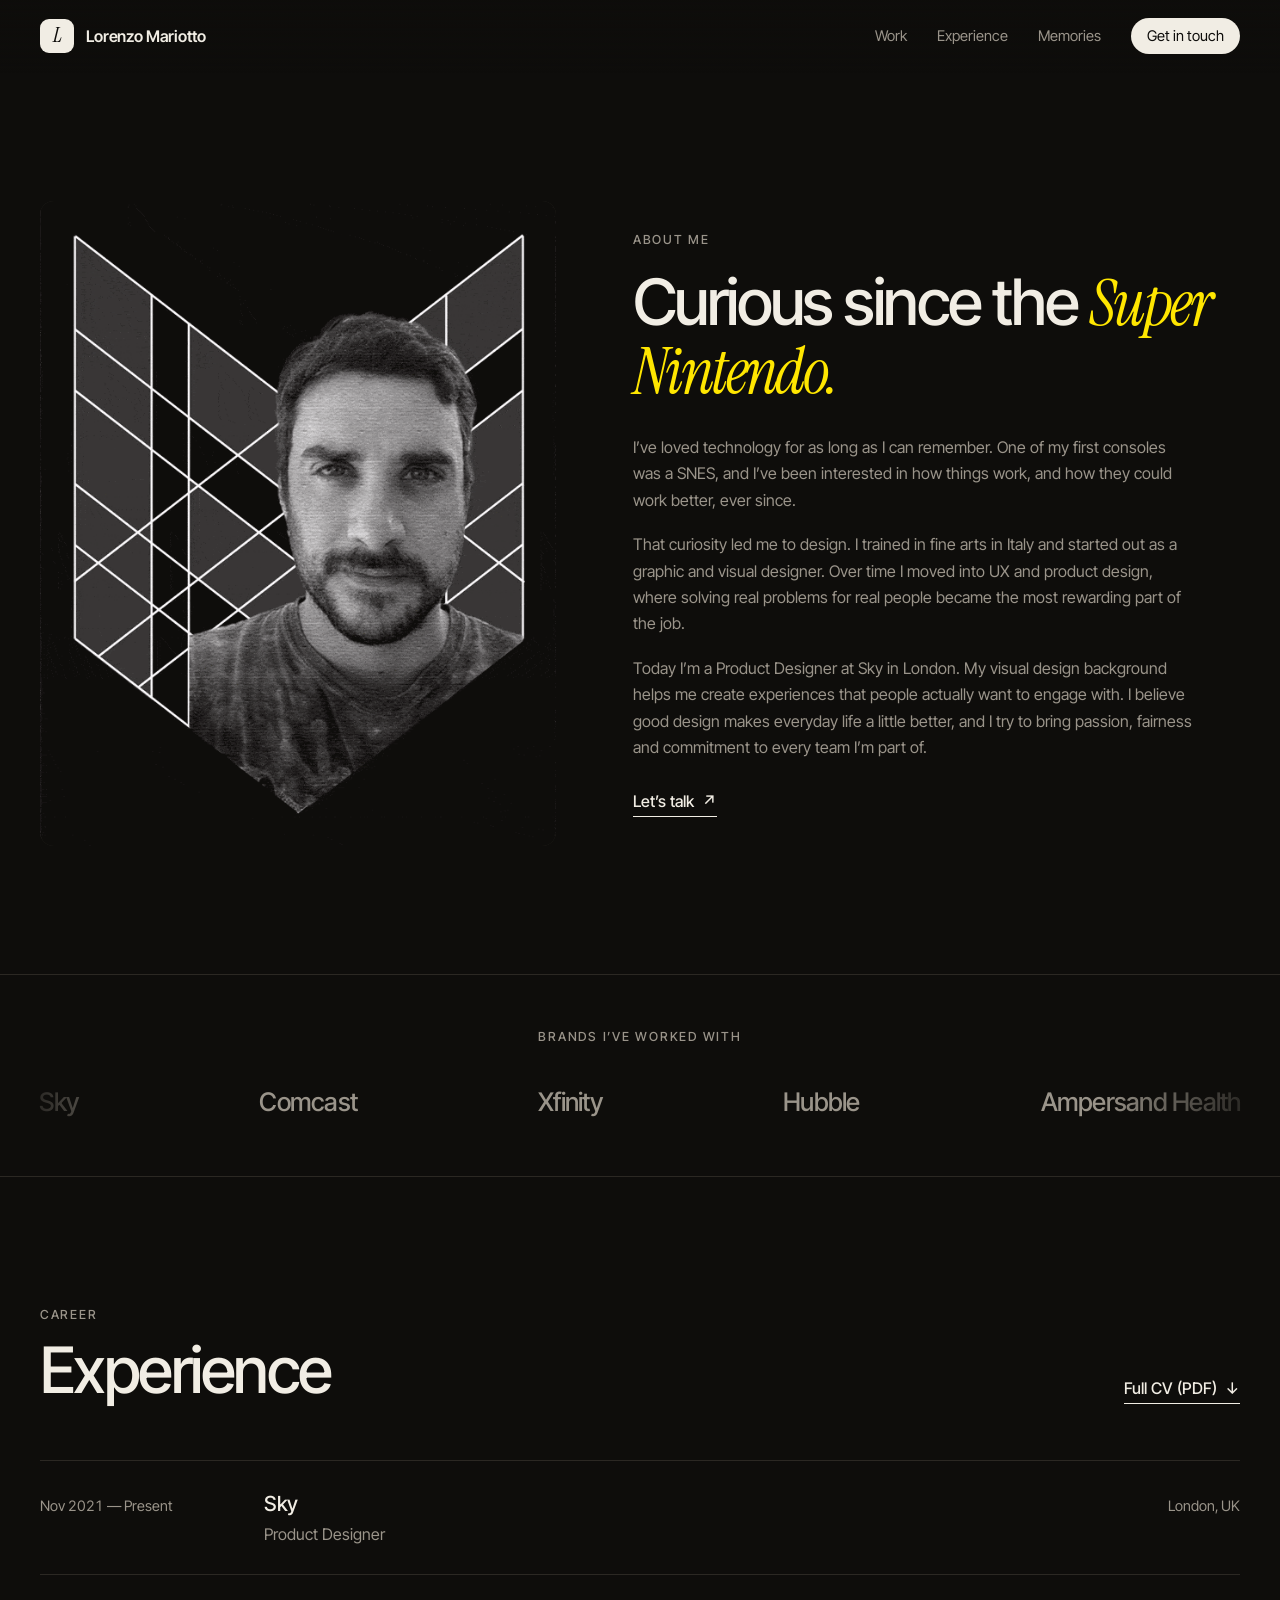
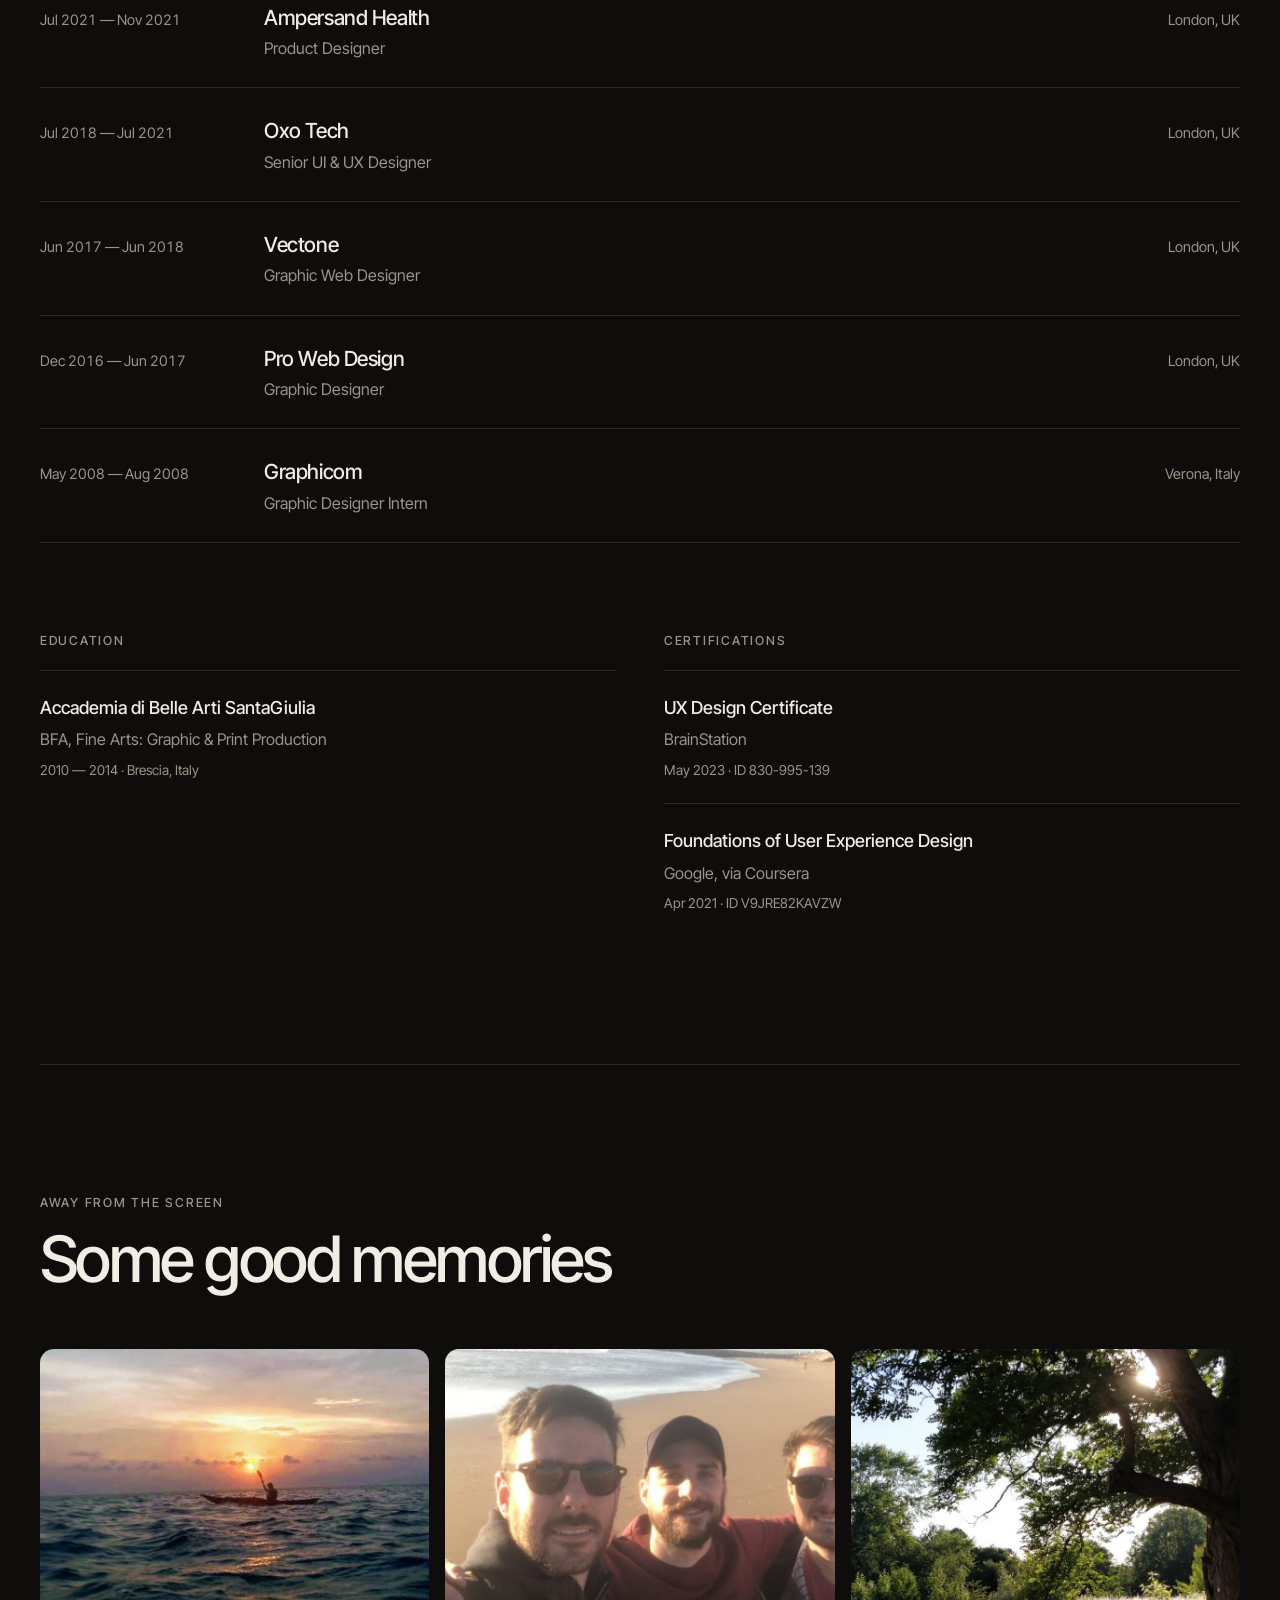
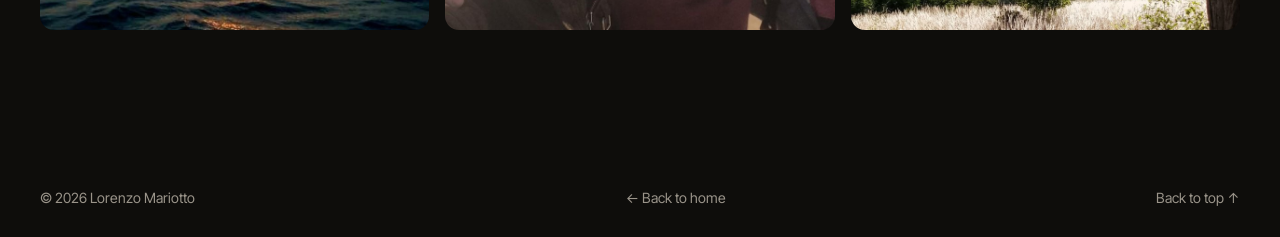
==== about.html @ eefb4096 "Refactor code structure for improved readability and maintainability" ====
﻿<!DOCTYPE html>
<html lang="en">
<head>
  <meta charset="UTF-8">
  <meta name="viewport" content="width=device-width, initial-scale=1.0">
  <title>About — Lorenzo Mariotto, Product &amp; UX Designer</title>
  <meta name="description" content="About Lorenzo Mariotto: Product and UX Designer at Sky in London. Background, brands, experience and a few good memories.">
  <meta property="og:title" content="About — Lorenzo Mariotto">
  <meta property="og:description" content="Product and UX Designer based in London, currently at Sky.">
  <meta property="og:type" content="website">
  <meta property="og:url" content="https://lorenzomariotto.com/about.html">
  <meta name="theme-color" content="#0e0d0b">
  <link rel="icon" href="data:image/svg+xml,<svg xmlns='http://www.w3.org/2000/svg' viewBox='0 0 100 100'><rect width='100' height='100' rx='22' fill='%2316140f'/><text x='50' y='68' font-size='54' text-anchor='middle' fill='%23f4f1ea' font-family='Georgia,serif' font-style='italic'>L</text></svg>">
  <link rel="preconnect" href="https://fonts.googleapis.com">
  <link rel="preconnect" href="https://fonts.gstatic.com" crossorigin>
  <link href="https://fonts.googleapis.com/css2?family=Instrument+Serif:ital@0;1&family=Inter+Tight:wght@400;500;600&display=swap" rel="stylesheet">
  <link rel="stylesheet" href="style.css">
  <script src="script.js" defer></script>
</head>
<body>
  <a class="skip-link" href="#main">Skip to content</a>

  <header class="site-header">
    <nav class="nav container" aria-label="Main">
      <a class="brand" href="index.html" aria-label="Lorenzo Mariotto, home">
        <span class="brand-mark">L</span>
        <span class="brand-name">Lorenzo Mariotto</span>
      </a>
      <button class="menu-toggle" type="button" aria-expanded="false" aria-controls="nav-links">
        <span class="sr-only">Menu</span><span></span><span></span>
      </button>
      <ul class="nav-links" id="nav-links">
        <li><a href="index.html">Work</a></li>
        <li><a href="#experience">Experience</a></li>
        <li><a href="#memories">Memories</a></li>
        <li><a class="nav-cta" href="index.html#contact">Get in touch</a></li>
      </ul>
    </nav>
  </header>

  <main id="main" class="about-page">
    <!-- ABOUT -->
    <section class="section container about" id="about">
      <div class="about-media media reveal">
        <img src="images/portrait-blend.gif" alt="Portrait of Lorenzo Mariotto" >
        <span class="media-fallback" aria-hidden="true">LM</span>
      </div>
      <div class="about-body reveal">
        <p class="eyebrow">About me</p>
        <h2>Curious since the <em>Super Nintendo.</em></h2>
        <p>I’ve loved technology for as long as I can remember. One of my first consoles was a SNES, and I’ve been interested in how things work, and how they could work better, ever since.</p>
        <p>That curiosity led me to design. I trained in fine arts in Italy and started out as a graphic and visual designer. Over time I moved into UX and product design, where solving real problems for real people became the most rewarding part of the job.</p>
        <p>Today I’m a Product Designer at Sky in London. My visual design background helps me create experiences that people actually want to engage with. I believe good design makes everyday life a little better, and I try to bring passion, fairness and commitment to every team I’m part of.</p>
        <a class="text-link" href="index.html#contact">Let’s talk <span aria-hidden="true">↗</span></a>
      </div>
    </section>

    <!-- CLIENTS -->
    <section class="clients" aria-labelledby="clients-title">
      <p class="eyebrow reveal" id="clients-title">Brands I’ve worked with</p>
      <div class="marquee reveal">
        <ul class="logo-group">
          <li class="logo"><img src="images/clients/sky.svg" alt="Sky"><span class="logo-name">Sky</span></li>
          <li class="logo"><img src="images/clients/comcast.svg" alt="Comcast"><span class="logo-name">Comcast</span></li>
          <li class="logo"><img src="images/clients/xfinity.svg" alt="Xfinity"><span class="logo-name">Xfinity</span></li>
          <li class="logo"><img src="images/clients/hubble.svg" alt="Hubble"><span class="logo-name">Hubble</span></li>
          <li class="logo"><img src="images/clients/ampersand-health.svg" alt="Ampersand Health"><span class="logo-name">Ampersand Health</span></li>
        </ul>
      </div>
    </section>

    <!-- EXPERIENCE -->
    <section class="section container" id="experience">
      <header class="section-head reveal">
        <p class="eyebrow">Career</p>
        <h2>Experience</h2>
        <a class="text-link" href="resume.pdf" download>Full CV (PDF) <span aria-hidden="true">↓</span></a>
      </header>
      <ol class="timeline">
        <li class="role reveal">
          <span class="role-date">Nov 2021 — Present</span>
          <div><h3><a href="https://www.sky.com" target="_blank" rel="noopener">Sky</a></h3><p>Product Designer</p></div>
          <span class="role-place">London, UK</span>
        </li>
        <li class="role reveal">
          <span class="role-date">Jul 2021 — Nov 2021</span>
          <div><h3><a href="https://www.ampersandhealth.co.uk" target="_blank" rel="noopener">Ampersand Health</a></h3><p>Product Designer</p></div>
          <span class="role-place">London, UK</span>
        </li>
        <li class="role reveal">
          <span class="role-date">Jul 2018 — Jul 2021</span>
          <div><h3><a href="https://www.oxotech.co.uk" target="_blank" rel="noopener">Oxo Tech</a></h3><p>Senior UI &amp; UX Designer</p></div>
          <span class="role-place">London, UK</span>
        </li>
        <li class="role reveal">
          <span class="role-date">Jun 2017 — Jun 2018</span>
          <div><h3><a href="https://www.vectonemobile.co.uk" target="_blank" rel="noopener">Vectone</a></h3><p>Graphic Web Designer</p></div>
          <span class="role-place">London, UK</span>
        </li>
        <li class="role reveal">
          <span class="role-date">Dec 2016 — Jun 2017</span>
          <div><h3><a href="https://www.prowebdesignuk.com" target="_blank" rel="noopener">Pro Web Design</a></h3><p>Graphic Designer</p></div>
          <span class="role-place">London, UK</span>
        </li>
        <li class="role reveal">
          <span class="role-date">May 2008 — Aug 2008</span>
          <div><h3><a href="https://www.graphicom.it" target="_blank" rel="noopener">Graphicom</a></h3><p>Graphic Designer Intern</p></div>
          <span class="role-place">Verona, Italy</span>
        </li>
      </ol>

      <div class="credentials">
        <div class="cred-col reveal">
          <p class="eyebrow">Education</p>
          <div class="cred">
            <h3><a href="https://www.accademiasantagiulia.it" target="_blank" rel="noopener">Accademia di Belle Arti SantaGiulia</a></h3>
            <p>BFA, Fine Arts: Graphic &amp; Print Production</p>
            <span>2010 — 2014 · Brescia, Italy</span>
          </div>
        </div>
        <div class="cred-col reveal">
          <p class="eyebrow">Certifications</p>
          <div class="cred">
            <h3>UX Design Certificate</h3>
            <p>BrainStation</p>
            <span>May 2023 · ID 830-995-139</span>
          </div>
          <div class="cred">
            <h3>Foundations of User Experience Design</h3>
            <p>Google, via Coursera</p>
            <span>Apr 2021 · ID V9JRE82KAVZW</span>
          </div>
        </div>
      </div>
    </section>

    <!-- MEMORIES -->
    <section class="section container memories" id="memories">
      <header class="section-head reveal">
        <p class="eyebrow">Away from the screen</p>
        <h2>Some good memories</h2>
      </header>
      <div class="gallery">
        <figure class="gallery-item media reveal"><img src="images/memories/kayak.jpg" alt="Kayaking out at sunset" loading="lazy"><span class="media-fallback" aria-hidden="true">01</span></figure>
        <figure class="gallery-item media reveal"><img src="images/memories/friends-beach.jpg" alt="Holiday with friends on the beach" loading="lazy"><span class="media-fallback" aria-hidden="true">02</span></figure>
        <figure class="gallery-item media reveal"><img src="images/memories/tree-sun.jpg" alt="Sun shining through a large tree over a field" loading="lazy"><span class="media-fallback" aria-hidden="true">03</span></figure>
      </div>
    </section>

  </main>

  <footer class="site-footer container">
    <p>© <span id="year">2026</span> Lorenzo Mariotto</p>
    <p><a href="index.html">← Back to home</a></p>
    <a href="#about">Back to top ↑</a>
  </footer>

  <div class="lightbox" id="lightbox" role="dialog" aria-modal="true" aria-label="Image viewer" hidden>
    <button class="lightbox-close" type="button" aria-label="Close">×</button>
    <img alt="">
  </div>
  <div class="toast" id="toast" role="status" aria-live="polite"></div>
</body>
</html>
---- style.css ----
:root {
  color-scheme: dark;
  --bg: #0e0d0b;
  --bg-tint: #151411;
  --ink: #f1ede4;
  --muted: #9a948a;
  --line: #2b2823;
  --accent: #ffe600;
  --dark: #070706;
  --serif: "Instrument Serif", Georgia, serif;
  --sans: "Inter Tight", system-ui, -apple-system, "Segoe UI", sans-serif;
  --radius: 14px;
  --ease: cubic-bezier(.2, .7, .2, 1);
}

*, *::before, *::after { box-sizing: border-box; }
[hidden] { display: none !important; }
html { scroll-behavior: smooth; scroll-padding-top: 84px; }
body {
  margin: 0;
  background: var(--bg);
  color: var(--ink);
  font: 400 1rem/1.65 var(--sans);
  -webkit-font-smoothing: antialiased;
  text-rendering: optimizeLegibility;
}
img { display: block; max-width: 100%; }
a { color: inherit; text-decoration: none; }
h1, h2, h3, p { margin: 0; }
em { font-family: var(--serif); font-style: italic; font-weight: 400; }
::selection { background: var(--accent); color: #16140f; }
:focus-visible { outline: 2px solid var(--accent); outline-offset: 3px; border-radius: 4px; }

.container { width: min(1200px, calc(100% - 48px)); margin-inline: auto; }
.sr-only { position: absolute; width: 1px; height: 1px; overflow: hidden; clip: rect(0 0 0 0); white-space: nowrap; }
.skip-link { position: absolute; left: 16px; top: -60px; z-index: 100; padding: 10px 16px; background: var(--ink); color: var(--bg); border-radius: 8px; }
.skip-link:focus { top: 16px; }

/* ---------- Header ---------- */
.site-header {
  position: sticky; top: 0; z-index: 50;
  background: linear-gradient(to bottom, rgba(14,13,11,.75), rgba(14,13,11,0)) border-box no-repeat;
  border-bottom: 1px solid transparent;
  transition: border-color .3s, background-color .3s;
}
.site-header.is-scrolled {
  background: color-mix(in srgb, var(--bg) 82%, transparent);
  backdrop-filter: blur(14px); -webkit-backdrop-filter: blur(14px);
  border-bottom-color: var(--line);
}
.nav { height: 72px; display: flex; align-items: center; justify-content: space-between; }
.brand { display: flex; align-items: center; gap: 12px; font-weight: 600; letter-spacing: -.01em; }
.brand-mark {
  width: 34px; height: 34px; display: grid; place-items: center;
  background: var(--ink); color: var(--bg); border-radius: 9px;
  font: italic 1.35rem/1 var(--serif);
}
.nav-links { display: flex; align-items: center; gap: 30px; margin: 0; padding: 0; list-style: none; font-size: .92rem; }
.nav-links a { color: var(--muted); transition: color .2s; }
.nav-links a:hover { color: var(--ink); }
.nav-links .nav-cta { color: var(--bg); background: var(--ink); padding: 9px 16px; border-radius: 99px; }
.nav-links .nav-cta:hover { color: var(--bg); background: var(--accent); }
.menu-toggle { display: none; }

/* ---------- Buttons & links ---------- */
.button {
  display: inline-flex; align-items: center; gap: 12px;
  min-height: 50px; padding: 0 22px; border-radius: 99px;
  background: var(--ink); color: var(--bg); border: 1px solid var(--ink);
  font-weight: 500; transition: background .25s, border-color .25s, color .25s, transform .25s var(--ease);
}
.button:hover { background: var(--accent); border-color: var(--accent); transform: translateY(-2px); }
.button-ghost { background: transparent; color: var(--ink); border-color: var(--line); }
.button-ghost:hover { background: transparent; color: var(--ink); border-color: var(--ink); }
.text-link {
  display: inline-flex; gap: 8px; align-items: center; font-weight: 500;
  background: linear-gradient(currentColor, currentColor) 0 100% / 100% 1px no-repeat;
  padding-bottom: 2px; transition: background-size .35s var(--ease), color .2s;
}
.text-link:hover { color: var(--accent); background-size: 0 1px; background-position: 100% 100%; }
.eyebrow { font-size: .78rem; font-weight: 500; letter-spacing: .14em; text-transform: uppercase; color: var(--muted); margin-bottom: 18px; }

/* ---------- Hero work reel (top-right corner) ---------- */
.hero-reel {
  position: absolute; top: 0; right: 0; z-index: 0; pointer-events: none;
  width: min(68vw, 1240px); aspect-ratio: 16 / 9; opacity: .6;
  -webkit-mask-image: radial-gradient(ellipse 115% 125% at 100% 0%, #000 38%, rgba(0,0,0,.75) 55%, rgba(0,0,0,.3) 72%, transparent 88%);
          mask-image: radial-gradient(ellipse 115% 125% at 100% 0%, #000 38%, rgba(0,0,0,.75) 55%, rgba(0,0,0,.3) 72%, transparent 88%);
}
.hero-reel { overflow: hidden; }
/* Zoom from the bottom-left so the TV's own clock and logo bar fall outside the frame */
.hero-reel video { display: block; width: 100%; height: 100%; object-fit: cover; transform: scale(1.16); transform-origin: 0 100%; }
.hero { position: relative; z-index: 1; }
@media (max-width: 720px) { .hero-reel { width: 130vw; opacity: .45; } }

/* ---------- Hero ---------- */
.hero { padding: clamp(56px, 10vw, 120px) 0 clamp(48px, 7vw, 80px); }
.hero-meta { display: flex; flex-wrap: wrap; gap: 12px 28px; color: var(--muted); font-size: .9rem; margin-bottom: clamp(28px, 5vw, 48px); }
.status { display: inline-flex; align-items: center; gap: 10px; color: var(--ink); }
.dot { width: 8px; height: 8px; border-radius: 50%; background: #2fb36b; box-shadow: 0 0 0 0 rgba(47,179,107,.5); animation: pulse 2.4s infinite; }
@keyframes pulse { 70% { box-shadow: 0 0 0 9px rgba(47,179,107,0); } 100% { box-shadow: 0 0 0 0 rgba(47,179,107,0); } }
.hero-title {
  font-weight: 500; font-size: clamp(2.5rem, 6.6vw, 5.9rem);
  line-height: 1.02; letter-spacing: -.045em;
}
.hero-title em { color: var(--accent); letter-spacing: -.02em; }
.hero-foot { display: flex; flex-wrap: wrap; align-items: end; justify-content: space-between; gap: 32px; margin-top: clamp(32px, 5vw, 56px); }
.lede { max-width: 470px; color: var(--muted); font-size: 1.1rem; }
.hero-actions { display: flex; flex-wrap: wrap; gap: 12px; }

/* ---------- Hero bento grid ---------- */
.hero.hero-bento { padding: 24px 0; }
.bento {
  display: grid; grid-template-columns: repeat(12, 1fr); grid-template-rows: 1.12fr 1fr;
  gap: 16px; height: calc(100vh - 48px); min-height: 680px; max-height: 960px;
}
.b { position: relative; display: block; border-radius: 22px; background: #161511; box-shadow: 0 0 0 1px var(--line) inset; overflow: hidden; color: inherit; text-decoration: none; }
.b-intro { grid-column: 1 / 8; grid-row: 1; padding: 34px 38px; display: flex; flex-direction: column; justify-content: space-between; background: radial-gradient(120% 120% at 100% 0%, #22201a, #141310 60%); }
.b-intro .hero-meta { margin: 0; }
.b-intro .hero-title { font-size: clamp(2rem, 3.5vw, 3.4rem); }
.b-lede { font-size: .98rem; color: var(--muted); max-width: 520px; margin: 0; }
.b-nm { grid-column: 8 / 13; grid-row: 1; }
.b-gv { grid-column: 1 / 8; grid-row: 2; }
.b-side { grid-column: 8 / 13; grid-row: 2; display: grid; grid-template-columns: 2fr 3fr; gap: 16px; }
/* case study cards + photo card */
.b-case img, .b-photo img { position: absolute; inset: 0; width: 100%; height: 100%; object-fit: cover; transition: transform .9s var(--ease); }
.b-gv img { object-position: 50% 12%; }
.b-photo img { object-position: 50% 42%; }
.b-photo:hover img { transform: scale(1.05); }
.b-case:hover img { transform: scale(1.05); }
.b-photo .b-cap strong { font-size: clamp(1.5rem, 2.1vw, 2rem); }
.b-photo .b-cap small { font-size: .74rem; }
.b-case::after, .b-photo::after { content: ""; position: absolute; inset: 0; background: linear-gradient(0deg, rgba(8,7,6,.92), rgba(8,7,6,0) 45%); }
.b-tag { position: absolute; z-index: 1; top: 18px; left: 18px; padding: 7px 12px; border-radius: 99px; background: rgba(14,13,11,.7); backdrop-filter: blur(10px); -webkit-backdrop-filter: blur(10px); font-size: .75rem; letter-spacing: .06em; }
.b-go { position: absolute; z-index: 1; top: 16px; right: 16px; width: 44px; height: 44px; border-radius: 50%; background: var(--ink); color: #111; display: grid; place-items: center; transition: transform .4s var(--ease), background .3s; }
.b-case:hover .b-go, .b-case:focus-visible .b-go, .b-photo:hover .b-go, .b-photo:focus-visible .b-go { transform: rotate(45deg); background: var(--accent); }
.b-cap { position: absolute; z-index: 1; left: 22px; right: 22px; bottom: 20px; }
.b-cap small { display: block; color: rgba(255,255,255,.7); font-size: .8rem; margin-bottom: 6px; }
.b-cap strong { font: 400 clamp(1.7rem, 2.6vw, 2.4rem)/1 var(--serif); transition: color .3s; }
.b-case:hover .b-cap strong, .b-photo:hover .b-cap strong { color: var(--accent); }
/* small cards */
.b-mini { padding: 22px; display: flex; flex-direction: column; justify-content: space-between; transition: transform .4s var(--ease), filter .3s; }
.b-mini small { color: var(--muted); font-size: .8rem; }
.b-mini .big { font: 400 clamp(2rem, 3vw, 2.6rem)/1 var(--serif); }
/* contact card (yellow) */
.b-contact { background: var(--accent); color: #111; box-shadow: none; gap: 14px; }
.b-contact small { color: rgba(0,0,0,.6); }
.b-contact a { color: #111; }
.b-contact-links { display: flex; flex-direction: column; gap: 12px; }
.b-email { display: flex; align-items: center; justify-content: space-between; gap: 8px; padding-bottom: 12px; border-bottom: 1px solid rgba(0,0,0,.18); font-size: .82rem; font-weight: 500; min-width: 0; }
.b-email a { overflow: hidden; text-overflow: ellipsis; white-space: nowrap; }
.b-email a:hover { text-decoration: underline; }
.b-copy { flex: none; font: inherit; font-size: .72rem; padding: 4px 10px; border-radius: 99px; border: 1px solid rgba(0,0,0,.35); background: transparent; color: #111; cursor: pointer; }
.b-copy:hover { background: #111; color: var(--accent); }
.b-socials { display: flex; flex-wrap: wrap; gap: 6px 14px; margin: 0; padding: 0; list-style: none; font-size: .82rem; }
.b-socials a:hover { text-decoration: underline; }
.b-cv-btn { display: flex; justify-content: space-between; align-items: center; padding: 11px 16px; border-radius: 99px; background: #111; color: var(--accent) !important; font-size: .85rem; font-weight: 500; transition: transform .3s var(--ease); }
.b-cv-btn:hover { transform: translateY(-2px); }
/* cards appear one after the other */
.bento .reveal:nth-child(2) { transition-delay: .08s; }
.bento .reveal:nth-child(3) { transition-delay: .16s; }
.b-side .reveal:nth-child(1) { transition-delay: .24s; }
.b-side .reveal:nth-child(2) { transition-delay: .32s; }
@media (max-width: 900px) {
  .bento { display: flex; flex-direction: column; height: auto; min-height: 0; max-height: none; }
  .b-intro { padding: 26px; gap: 24px; }
  .b-case { aspect-ratio: 4 / 3; }
  .b-side { grid-template-columns: 1fr 1fr; }
  .b-contact { min-height: 300px; }
}
@media (max-width: 640px) {
  .b-side { grid-template-columns: 1fr; }
  .b-photo { aspect-ratio: 4 / 3; }
  .b-photo img { object-position: 50% 45%; }
}
.specialties {
  display: grid; grid-template-columns: repeat(4, 1fr);
  margin: clamp(56px, 8vw, 96px) 0 0; padding: 0; list-style: none;
  border-top: 1px solid var(--line);
}
.specialties li { padding: 20px 20px 0 0; font-weight: 500; font-size: 1.02rem; }
.specialties span { display: block; color: var(--muted); font-size: .78rem; margin-bottom: 6px; font-variant-numeric: tabular-nums; }

/* ---------- Client logo marquee ---------- */
.clients { border-block: 1px solid var(--line); padding-block: clamp(32px, 5vw, 52px); }
.clients .eyebrow { text-align: center; margin-bottom: clamp(22px, 3vw, 32px); }
.marquee {
  --gap: clamp(56px, 8vw, 110px);
  display: flex; gap: var(--gap); overflow: hidden;
  -webkit-mask-image: linear-gradient(to right, transparent 0, #000 14%, #000 86%, transparent 100%);
          mask-image: linear-gradient(to right, transparent 0, #000 14%, #000 86%, transparent 100%);
}
.logo-group {
  display: flex; flex-shrink: 0; align-items: center; justify-content: space-around;
  gap: var(--gap); min-width: 100%; margin: 0; padding: 0; list-style: none;
}
.js .logo-group { animation: marquee-scroll 34s linear infinite; }
.marquee:hover .logo-group { animation-play-state: paused; }
@keyframes marquee-scroll { to { transform: translateX(calc(-100% - var(--gap))); } }
.logo { display: flex; align-items: center; justify-content: center; height: 44px; white-space: nowrap; }
.logo img { display: none; height: 100%; width: auto; max-width: 160px; object-fit: contain; filter: brightness(0) invert(1); opacity: .6; transition: opacity .2s; }
.logo-name { font: 500 clamp(1.15rem, 2vw, 1.6rem)/1 var(--sans); letter-spacing: -.03em; color: var(--muted); transition: color .2s; }
.logo:hover .logo-name { color: var(--ink); }
.logo.has-img img { display: block; }
.logo.has-img .logo-name { display: none; }
.logo.has-img:hover img { opacity: 1; }

/* ---------- Sections ---------- */
.section { padding-block: clamp(72px, 10vw, 128px); }
.section-tint { background: var(--bg-tint); }
.section-head { display: flex; flex-wrap: wrap; align-items: end; gap: 12px 32px; margin-bottom: clamp(36px, 5vw, 56px); }
.section-head .eyebrow { width: 100%; margin-bottom: 0; }
.section-head h2, .about h2 { font-weight: 500; font-size: clamp(2.2rem, 5vw, 4rem); line-height: 1.04; letter-spacing: -.04em; }
.section-note { max-width: 340px; margin-left: auto; color: var(--muted); font-size: .95rem; }
.section-head .text-link { margin-left: auto; }

/* ---------- Media + fallback ---------- */
.media { position: relative; overflow: hidden; border-radius: var(--radius); background: var(--line); margin: 0; }
.media img { width: 100%; height: 100%; object-fit: cover; transition: transform .8s var(--ease); }
.media-fallback { display: none; }
.media.is-empty { background: linear-gradient(135deg, #25221d, #181612); }
.media.is-empty .media-fallback {
  display: grid; place-items: center; position: absolute; inset: 0;
  font: italic clamp(2rem, 6vw, 4.5rem)/1 var(--serif); color: rgba(241,237,228,.3);
}

/* ---------- Case study ---------- */
.case { display: grid; grid-template-columns: 1.35fr 1fr; gap: clamp(28px, 5vw, 64px); align-items: center; }
.case + .case { margin-top: clamp(56px, 8vw, 104px); padding-top: clamp(56px, 8vw, 104px); border-top: 1px solid var(--line); }
.case-media { aspect-ratio: 4 / 3; display: block; }
.case-media:hover img { transform: scale(1.04); }
.case-media.is-empty { background: radial-gradient(circle at 30% 30%, #2a3b44, #0d1418 70%); }
.case-media.is-empty .media-fallback { color: rgba(255,255,255,.75); font-style: normal; letter-spacing: .3em; font-family: var(--sans); font-weight: 500; font-size: clamp(1.8rem, 4vw, 3rem); }
.case-index { color: var(--muted); font-size: .85rem; margin-bottom: 14px; }
.case h3 { font: 400 clamp(2.4rem, 4.5vw, 3.6rem)/1 var(--serif); margin-bottom: 18px; }
.case h3 a:hover { color: var(--accent); }
.case-body > p:not(.case-index) { color: var(--muted); margin-bottom: 22px; }
.case-body em { color: var(--ink); }

/* Case study tiles (home): two big image cards side by side */
.case-grid { display: grid; grid-template-columns: 1fr 1fr; gap: clamp(20px, 3vw, 40px); }
.case-tile { display: block; color: inherit; text-decoration: none; }
.case-tile:nth-child(2) { transition-delay: .12s; }
.case-tile .case-media { box-shadow: 0 0 0 1px var(--line); transition: transform .6s var(--ease), box-shadow .6s var(--ease); }
.case-tile:hover .case-media, .case-tile:focus-visible .case-media { transform: translateY(-6px); box-shadow: 0 0 0 1px rgba(255,230,0,.5), 0 30px 60px -20px rgba(0,0,0,.8); }
.case-tile:hover .case-media img { transform: scale(1.05); }
.case-cap { display: flex; flex-direction: column; gap: 10px; padding-top: 22px; }
.case-cap .case-index { margin: 0; }
.case-title { font: 400 clamp(2rem, 3.6vw, 3rem)/1 var(--serif); display: flex; align-items: baseline; gap: 12px; transition: color .3s; }
.case-arrow { font: 400 .55em/1 var(--sans); opacity: .5; transition: transform .4s var(--ease), opacity .3s; }
.case-tile:hover .case-title { color: var(--accent); }
.case-tile:hover .case-arrow { opacity: 1; transform: translate(4px, -4px); }
@media (max-width: 720px) { .case-grid { grid-template-columns: 1fr; gap: 48px; } }
.tags { display: flex; flex-wrap: wrap; gap: 8px; padding: 0; margin: 0 0 28px; list-style: none; }
.tags li { padding: 6px 12px; border: 1px solid var(--line); border-radius: 99px; font-size: .82rem; }

/* ---------- Case study page ---------- */
.cs-hero { padding: clamp(40px, 7vw, 88px) 0 clamp(32px, 5vw, 56px); }
.cs-hero .eyebrow { margin-top: 36px; }
.cs-title { font-weight: 500; font-size: clamp(2.4rem, 6vw, 5.2rem); line-height: 1.04; letter-spacing: -.045em; max-width: 14em; }
.cs-title em { color: var(--accent); letter-spacing: -.02em; }
.cs-lede { max-width: 640px; margin-top: 28px; color: var(--muted); font-size: 1.15rem; }
.cs-facts { display: grid; grid-template-columns: repeat(4, 1fr); gap: 24px; margin: clamp(36px, 5vw, 64px) 0 0; padding-top: 24px; border-top: 1px solid var(--line); }
.cs-facts dt { color: var(--muted); font-size: .78rem; letter-spacing: .14em; text-transform: uppercase; margin-bottom: 6px; }
.cs-facts dd { margin: 0; font-weight: 500; }
.cs-cover { aspect-ratio: 16 / 9; }
.cs-cover.is-empty { background: radial-gradient(circle at 30% 30%, #2a3b44, #0d1418 70%); }
.cs-cover.is-empty .media-fallback { color: rgba(255,255,255,.75); font-style: normal; letter-spacing: .3em; font-family: var(--sans); font-weight: 500; }
.cs-section { display: grid; grid-template-columns: 1fr 2.2fr; gap: clamp(24px, 5vw, 80px); padding-block: clamp(56px, 8vw, 104px); border-bottom: 1px solid var(--line); }
.cs-section:last-of-type { border-bottom: 0; }
.cs-text h2 { font-weight: 500; font-size: clamp(1.7rem, 3.4vw, 2.7rem); line-height: 1.1; letter-spacing: -.035em; margin-bottom: 22px; max-width: 18em; }
.cs-text p { color: var(--muted); max-width: 620px; margin-bottom: 18px; }
.cs-points { list-style: none; padding: 0; margin: 28px 0 0; max-width: 620px; }
.cs-points li { padding: 16px 0; border-top: 1px solid var(--line); color: var(--muted); }
.cs-points strong { color: var(--ink); font-weight: 500; }
.cs-gallery { grid-column: 1 / -1; margin-top: 12px; }
.next-case { margin-top: 0; }
.cs-shot { grid-column: 1 / -1; border-radius: var(--radius); }
.cs-shot img { height: auto; }
.cs-shot.is-empty { aspect-ratio: 16 / 9; }
.cs-video { grid-column: 1 / -1; margin: 0; border-radius: var(--radius); overflow: hidden; background: var(--dark); border: 1px solid var(--line); }
.cs-video video { display: block; width: 100%; height: auto; aspect-ratio: 16 / 9; background: var(--dark); }
.cs-sub { grid-column: 1 / -1; display: grid; grid-template-columns: 1fr 2.2fr; gap: clamp(24px, 5vw, 80px); margin-top: clamp(24px, 4vw, 48px); }
.cs-sub h3 { font-weight: 500; font-size: 1.15rem; letter-spacing: -.02em; line-height: 1.3; }
.cs-sub p { color: var(--muted); max-width: 620px; }
.cs-grid { grid-column: 1 / -1; display: grid; grid-template-columns: 1fr 1fr; gap: 16px; }
.cs-grid .media { aspect-ratio: 16 / 9; }
/* Password lock screen */
.lock { min-height: 100vh; display: grid; place-items: center; align-content: center; gap: 40px; padding: 48px 24px;
  background: radial-gradient(60% 50% at 50% 30%, rgba(150,175,255,.10) 0%, transparent 70%), var(--bg); }
.lock-card { width: min(520px, 100%); padding: clamp(28px, 5vw, 44px); border: 1px solid var(--line); border-radius: var(--radius); background: var(--bg-tint); }
.lock-card h1 { font-weight: 500; font-size: clamp(1.6rem, 4vw, 2.2rem); line-height: 1.1; letter-spacing: -.035em; margin-bottom: 14px; }
.lock-note { color: var(--muted); margin-bottom: 24px; }
.lock-row { display: flex; gap: 10px; }
.lock-row input {
  flex: 1; min-width: 0; min-height: 50px; padding: 0 18px; border-radius: 99px;
  background: var(--bg); color: var(--ink); border: 1px solid var(--line); font: inherit;
}
.lock-row input:focus { outline: none; border-color: var(--ink); }
.lock-row .button { cursor: pointer; font: 500 1rem var(--sans); }
.lock-row .button:disabled { opacity: .6; cursor: progress; }
.lock-error { color: #ff8a7a; margin-top: 14px; font-size: .92rem; }
.lock-links { display: flex; flex-wrap: wrap; justify-content: space-between; gap: 12px; margin-top: 28px; font-size: .92rem; }
@media (max-width: 480px) { .lock-row { flex-direction: column; } }

/* Night Mode case study: coded visuals */
.nm-cards { grid-column: 1 / -1; display: grid; gap: 16px; }
.nm-cards-2 { grid-template-columns: repeat(2, 1fr); }
.nm-cards-3 { grid-template-columns: repeat(3, 1fr); }
.nm-card {
  position: relative; overflow: hidden; padding: clamp(24px, 3vw, 36px);
  background: radial-gradient(120% 90% at 20% 0%, #1c2230 0%, var(--bg-tint) 60%);
  border: 1px solid var(--line); border-radius: var(--radius);
}
.nm-card h3 { font-weight: 500; font-size: 1.25rem; letter-spacing: -.02em; margin: 22px 0 10px; }
.nm-card p { color: var(--muted); }
.nm-card strong { color: var(--ink); font-weight: 500; }
.nm-card-media { padding: 0 0 clamp(22px, 3vw, 30px); }
.nm-card-media .media { aspect-ratio: 16 / 9; border-radius: 0; border-bottom: 1px solid var(--line); }
.nm-card-media h3, .nm-card-media p { padding-inline: clamp(20px, 2.5vw, 28px); }
.nm-card-media h3 { margin-top: 20px; }
.nm-icon {
  display: grid; place-items: center; width: 56px; height: 56px; border-radius: 50%;
  background: radial-gradient(circle, rgba(170,190,255,.22) 0%, rgba(170,190,255,.06) 55%, transparent 72%);
  box-shadow: 0 0 40px rgba(150,175,255,.18);
}
.nm-icon svg { width: 26px; height: 26px; fill: none; stroke: var(--ink); stroke-width: 1.7; stroke-linecap: round; stroke-linejoin: round; }

.nm-stat {
  grid-column: 1 / -1; display: grid; grid-template-columns: auto 1fr; gap: clamp(24px, 5vw, 72px); align-items: center;
  padding: clamp(28px, 4vw, 48px); border: 1px solid var(--line); border-radius: var(--radius);
  background: radial-gradient(80% 140% at 0% 50%, rgba(255,230,0,.08) 0%, transparent 60%), var(--bg-tint);
}
.nm-stat-num { font: 400 clamp(4.5rem, 12vw, 9rem)/.9 var(--serif); color: var(--accent); letter-spacing: -.03em; }
.nm-stat-num span { font-size: .5em; margin-left: 4px; }
.nm-stat-body > p:first-child { font-size: clamp(1.15rem, 2vw, 1.5rem); line-height: 1.35; max-width: 26em; }
.nm-stat-body strong { font-weight: 500; color: var(--ink); }
.nm-chips { display: flex; flex-wrap: wrap; gap: 8px; list-style: none; padding: 0; margin: 20px 0; }
.nm-chips li { padding: 6px 14px; border: 1px solid var(--line); border-radius: 99px; font-size: .88rem; }
.nm-stat-note { color: var(--muted); max-width: 560px; }

.nm-benefits { grid-column: 1 / -1; display: grid; grid-template-columns: repeat(5, 1fr); gap: 16px; list-style: none; padding: 0; margin: 0; }
.nm-benefits li {
  display: flex; flex-direction: column; align-items: center; text-align: center;
  padding: clamp(24px, 3vw, 36px) 16px; border: 1px solid var(--line); border-radius: var(--radius);
  background: radial-gradient(100% 70% at 50% 0%, #1c2230 0%, var(--bg-tint) 70%);
}
.nm-benefits .nm-icon { width: 76px; height: 76px; }
.nm-benefits .nm-icon svg { width: 32px; height: 32px; }
.nm-benefits h3 { font-weight: 500; font-size: 1.02rem; letter-spacing: -.01em; margin: 18px 0 6px; }
.nm-benefits p { color: var(--muted); font-size: .9rem; line-height: 1.5; }

/* Game Vision case study */
.nm-cards-4 { grid-template-columns: repeat(4, 1fr); }
.gv-pillars { grid-column: 1 / -1; display: flex; flex-wrap: wrap; gap: 8px; list-style: none; padding: 0; margin: 4px 0 0; }
.gv-pillars li { padding: 8px 16px; border: 1px solid var(--line); border-radius: 99px; font-size: .9rem; }
.gv-pillars li::before { content: "✦"; color: var(--accent); margin-right: 8px; font-size: .8em; }

.gv-anatomy { grid-column: 1 / -1; display: grid; grid-template-columns: minmax(260px, 420px) 1fr; gap: clamp(28px, 5vw, 72px); align-items: start; }
.gv-shot { position: sticky; top: 96px; margin: 0; overflow: hidden; border-radius: var(--radius); border: 1px solid var(--line); background: var(--line); cursor: zoom-in; }
.gv-shot img { display: block; width: 100%; height: auto; }
.gv-shot.gallery-item:hover img { transform: none; }
.gv-markers { position: absolute; inset: 0; list-style: none; margin: 0; padding: 0; pointer-events: none; }
.gv-markers li {
  position: absolute; left: 10px; top: var(--y); display: grid; place-items: center;
  width: 28px; height: 28px; border-radius: 50%; background: var(--accent); color: #16140f;
  font: 600 .82rem/1 var(--sans); box-shadow: 0 0 0 4px rgba(14,13,11,.55);
}
.gv-list { list-style: none; margin: 0; padding: 0; counter-reset: gv; }
.gv-list > li { display: grid; grid-template-columns: 36px 1fr; gap: 0 18px; padding: 26px 0; border-top: 1px solid var(--line); }
.gv-list > li:first-child { border-top: 0; padding-top: 0; }
.gv-num { grid-row: span 3; display: grid; place-items: center; width: 32px; height: 32px; border-radius: 50%; background: var(--accent); color: #16140f; font: 600 .88rem/1 var(--sans); }
.gv-list h3 { font-weight: 500; font-size: 1.2rem; letter-spacing: -.02em; margin-bottom: 6px; }
.gv-list p { color: var(--muted); }
.gv-list p strong { color: var(--ink); font-weight: 500; }
.gv-needs { display: flex; flex-wrap: wrap; gap: 6px; list-style: none; padding: 0; margin: 12px 0 0; }
.gv-needs li { padding: 3px 10px; border-radius: 99px; font-size: .76rem; letter-spacing: .06em; text-transform: uppercase; background: rgba(255,230,0,.1); color: var(--accent); }

.gv-video { margin: 0; overflow: hidden; border-radius: var(--radius); border: 1px solid var(--line); background: var(--dark); }
.gv-video video { display: block; width: 100%; height: auto; aspect-ratio: 16 / 9; object-fit: cover; }
.nm-card-media .gv-video { border: 0; border-radius: 0; border-bottom: 1px solid var(--line); }
.gv-wide { grid-column: 1 / -1; }
.gv-split { grid-column: 1 / -1; display: grid; grid-template-columns: 1.4fr 1fr; gap: clamp(24px, 4vw, 56px); align-items: center; }
.gv-split h3 { font-weight: 500; font-size: 1.35rem; letter-spacing: -.02em; margin-bottom: 10px; }
.gv-split p { color: var(--muted); margin-bottom: 12px; }
.gv-split .cs-points { margin-top: 12px; }
.gv-split.reverse > :first-child { order: 2; }
.gv-scene { display: block; font-size: .76rem; letter-spacing: .14em; text-transform: uppercase; color: var(--accent); margin-bottom: 4px; }

.cs-team { display: grid; grid-template-columns: repeat(2, 1fr); gap: 0 32px; list-style: none; padding: 0; margin: 28px 0 0; max-width: 620px; }
.cs-team li { display: flex; flex-direction: column; padding: 14px 0; border-top: 1px solid var(--line); }
.cs-team strong { font-weight: 500; }
.cs-team span { color: var(--muted); font-size: .88rem; }
@media (max-width: 480px) { .cs-team { grid-template-columns: 1fr; } }

.work-note { margin-top: clamp(40px, 6vw, 72px); padding-top: 28px; border-top: 1px solid var(--line); color: var(--muted); }
.work-note .text-link { margin-left: 8px; color: var(--ink); }

/* ---------- Gallery ---------- */
.gallery { display: grid; grid-template-columns: repeat(3, 1fr); grid-auto-rows: clamp(180px, 22vw, 300px); gap: 16px; }
.gallery-item { cursor: zoom-in; }
.gallery-item.wide { grid-column: span 2; }
.gallery-item.tall { grid-row: span 2; }
.gallery-item:hover img { transform: scale(1.04); }
.gallery-item.is-empty { cursor: default; }

/* ---------- About ---------- */
.about { display: grid; grid-template-columns: .85fr 1fr; gap: clamp(32px, 6vw, 96px); align-items: center; }
.about-media { aspect-ratio: 4 / 5; }
.about h2 { margin-bottom: 28px; }
.about h2 em { color: var(--accent); }
.about-body p:not(.eyebrow) { color: var(--muted); margin-bottom: 18px; max-width: 560px; }
.about-body .text-link { margin-top: 10px; }

/* ---------- Experience ---------- */
#memories { border-top: 1px solid var(--line); }
.timeline { list-style: none; margin: 0; padding: 0; border-top: 1px solid var(--line); }
.role {
  display: grid; grid-template-columns: 200px 1fr auto; gap: 24px; align-items: baseline;
  padding: 26px 0; border-bottom: 1px solid var(--line); transition: padding .3s var(--ease);
}
.role:hover { padding-left: 12px; }
.role h3 { font-weight: 500; font-size: 1.3rem; letter-spacing: -.02em; }
.role h3 a:hover { color: var(--accent); }
.role p { color: var(--muted); }
.role-date, .role-place { color: var(--muted); font-size: .9rem; font-variant-numeric: tabular-nums; }
.credentials { display: grid; grid-template-columns: 1fr 1fr; gap: 48px; margin-top: clamp(56px, 7vw, 88px); }
.cred { padding: 22px 0; border-top: 1px solid var(--line); }
.cred h3 { font-weight: 500; font-size: 1.12rem; margin-bottom: 4px; }
.cred h3 a:hover { color: var(--accent); }
.cred p { color: var(--muted); }
.cred span { display: block; color: var(--muted); font-size: .85rem; margin-top: 6px; }

/* ---------- Contact ---------- */
.contact { background: var(--dark); color: var(--ink); border-top: 1px solid var(--line); padding-block: clamp(80px, 12vw, 150px); }
.contact .eyebrow { color: #a8a194; }
.contact-title { font-weight: 500; font-size: clamp(2.4rem, 6.4vw, 5.6rem); line-height: 1.02; letter-spacing: -.045em; margin-bottom: 48px; }
.contact-title em { color: var(--accent); }
.contact-row { display: flex; flex-wrap: wrap; align-items: center; gap: 16px 24px; padding-bottom: 36px; border-bottom: 1px solid #36322a; }
.contact-email { font: italic clamp(1.6rem, 3.6vw, 2.8rem)/1.1 var(--serif); word-break: break-all; transition: color .2s; }
.contact-email:hover { color: var(--accent); }
.copy-btn { font: 500 .88rem var(--sans); color: var(--ink); background: transparent; border: 1px solid #4a453b; padding: 9px 16px; border-radius: 99px; cursor: pointer; transition: border-color .2s; }
.copy-btn:hover { border-color: var(--ink); }
.socials { display: flex; flex-wrap: wrap; gap: 12px 36px; margin: 32px 0 0; padding: 0; list-style: none; }
.socials a { color: #c9c2b4; transition: color .2s; }
.socials a:hover { color: var(--ink); }

/* ---------- Footer ---------- */
.site-footer { display: flex; flex-wrap: wrap; justify-content: space-between; gap: 12px 24px; padding-block: 28px; color: var(--muted); font-size: .88rem; }
.site-footer a:hover { color: var(--ink); }

/* ---------- Lightbox & toast ---------- */
.lightbox { position: fixed; inset: 0; z-index: 200; display: grid; place-items: center; padding: 4vmin; background: rgba(12,11,8,.92); animation: fade .25s; }
.lightbox[hidden] { display: none; }
.lightbox img { max-width: 100%; max-height: 92vh; border-radius: 10px; }
.lightbox-close { position: absolute; top: 16px; right: 20px; width: 44px; height: 44px; font-size: 1.8rem; line-height: 1; color: #fff; background: rgba(255,255,255,.1); border: 0; border-radius: 50%; cursor: pointer; }
@keyframes fade { from { opacity: 0; } }
.toast { position: fixed; left: 50%; bottom: 24px; z-index: 300; transform: translate(-50%, 20px); padding: 10px 18px; border-radius: 99px; background: var(--ink); color: var(--bg); font-size: .9rem; opacity: 0; pointer-events: none; transition: opacity .25s, transform .25s var(--ease); }
.toast.is-visible { opacity: 1; transform: translate(-50%, 0); }

/* ---------- Reveal ---------- */
.js .reveal { opacity: 0; transform: translateY(24px); transition: opacity .9s var(--ease), transform .9s var(--ease); }
.js .reveal.is-in { opacity: 1; transform: none; }

/* ---------- Responsive ---------- */
@media (max-width: 900px) {
  .case, .about, .cs-section, .cs-sub { grid-template-columns: 1fr; }
  .cs-sub { gap: 10px; }
  .nm-cards-3 { grid-template-columns: 1fr; }
  .nm-benefits { grid-template-columns: repeat(2, 1fr); }
  .nm-benefits li:last-child { grid-column: 1 / -1; }
  .nm-cards-4 { grid-template-columns: repeat(2, 1fr); }
  .gv-anatomy, .gv-split { grid-template-columns: 1fr; }
  .gv-shot { position: relative; top: 0; max-width: 420px; }
  .gv-split.reverse > :first-child { order: 0; }
  .cs-facts { grid-template-columns: repeat(2, 1fr); }
  .about-media { max-width: 420px; }
  .specialties { grid-template-columns: repeat(2, 1fr); }
  .role { grid-template-columns: 1fr auto; gap: 4px 16px; }
  .role-date { grid-column: 1 / -1; }
}
@media (max-width: 640px) {
  .nm-cards-2, .nm-cards-4 { grid-template-columns: 1fr; }
  .nm-stat { grid-template-columns: 1fr; }
}
@media (max-width: 720px) {
  .container { width: calc(100% - 36px); }
  .hide-sm { display: none; }
  .menu-toggle {
    display: grid; align-content: center; justify-items: center; gap: 6px;
    width: 44px; height: 44px; padding: 0; border: 1px solid var(--line); border-radius: 50%; background: transparent; cursor: pointer;
  }
  .menu-toggle span:not(.sr-only) { width: 18px; height: 1.5px; background: var(--ink); transition: transform .3s var(--ease); }
  .menu-toggle[aria-expanded="true"] span:nth-child(2) { transform: translateY(3.75px) rotate(45deg); }
  .menu-toggle[aria-expanded="true"] span:nth-child(3) { transform: translateY(-3.75px) rotate(-45deg); }
  .nav-links {
    position: absolute; top: 72px; left: 0; right: 0;
    flex-direction: column; align-items: stretch; gap: 0; padding: 8px 18px 20px;
    background: var(--bg); border-bottom: 1px solid var(--line);
    display: none;
  }
  .nav-links.is-open { display: flex; }
  .nav-links a { display: block; padding: 14px 0; font-size: 1.1rem; color: var(--ink); }
  .nav-links .nav-cta { margin-top: 10px; text-align: center; }
  .gallery { grid-template-columns: 1fr 1fr; grid-auto-rows: 42vw; gap: 10px; }
  .gallery-item.tall { grid-row: span 1; }
  .memories .gallery-item:last-child { grid-column: span 2; }
  .credentials { grid-template-columns: 1fr; gap: 24px; }
  .section-note, .section-head .text-link { margin-left: 0; }
}

@media (prefers-reduced-motion: reduce) {
  html { scroll-behavior: auto; }
  *, *::before, *::after { animation: none !important; transition-duration: .01ms !important; }
  .js .reveal { opacity: 1; transform: none; }
  .logo-group[aria-hidden="true"] { display: none; }
  .logo-group { flex-wrap: wrap; row-gap: 24px; }
  .hero-reel video { display: none; }
  .hero-reel { background: url("images/work-reel-poster.jpg") center / cover; }
}
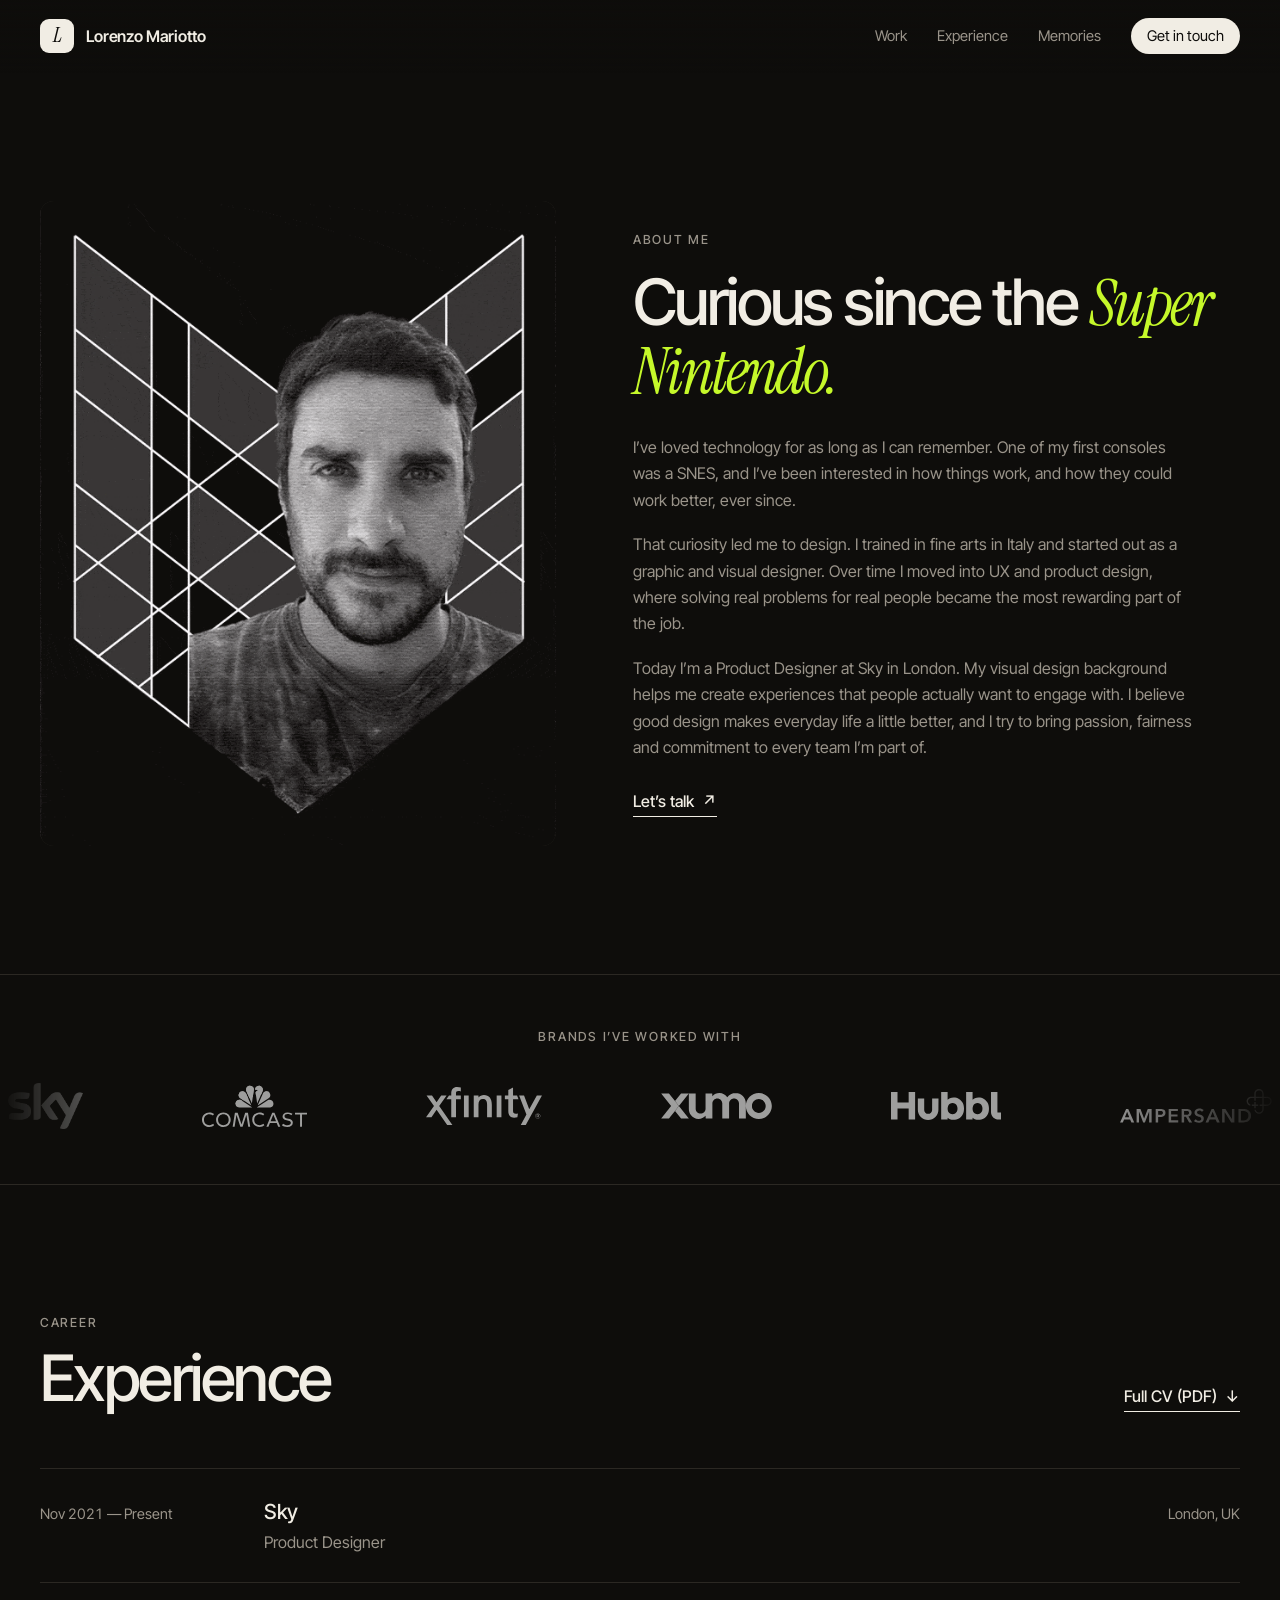
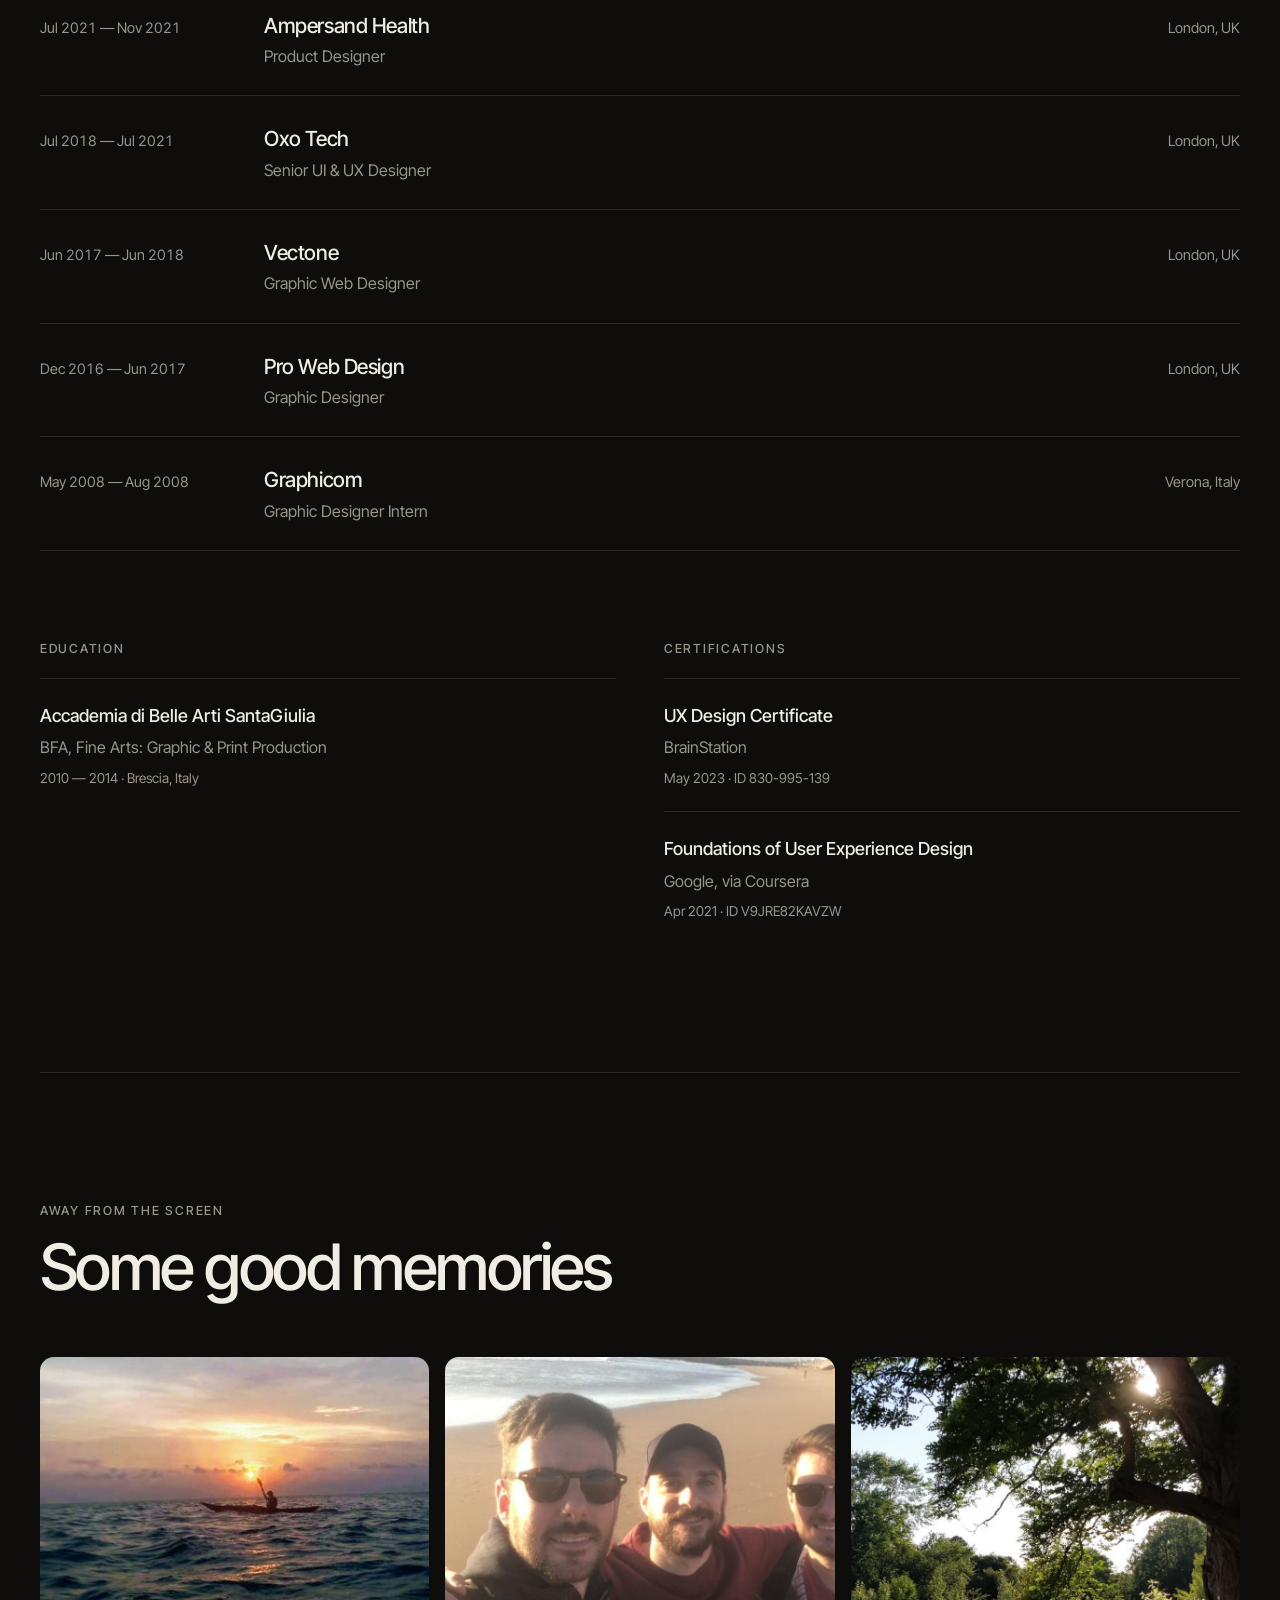
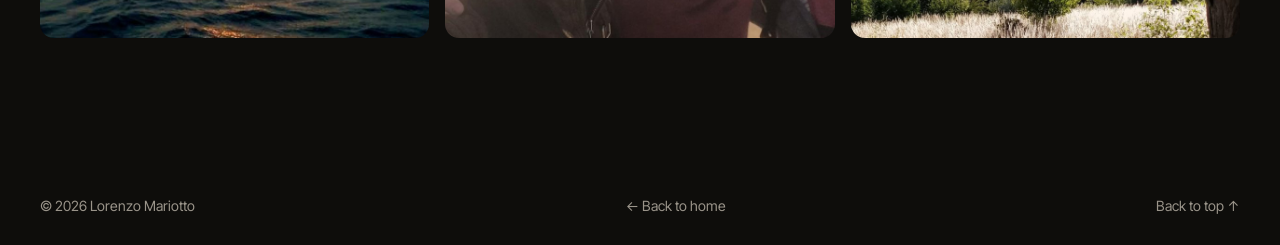
==== commit 6f6efa5f: "Add real brand logos (Sky, Comcast, Xfinity, Xumo TV, Hubbl, Ampersand Health) with balanced sizes C" ====
--- a/about.html
+++ b/about.html
@@ -60,11 +60,12 @@
       <p class="eyebrow reveal" id="clients-title">Brands I’ve worked with</p>
       <div class="marquee reveal">
         <ul class="logo-group">
-          <li class="logo"><img src="images/clients/sky.svg" alt="Sky"><span class="logo-name">Sky</span></li>
-          <li class="logo"><img src="images/clients/comcast.svg" alt="Comcast"><span class="logo-name">Comcast</span></li>
-          <li class="logo"><img src="images/clients/xfinity.svg" alt="Xfinity"><span class="logo-name">Xfinity</span></li>
-          <li class="logo"><img src="images/clients/hubble.svg" alt="Hubble"><span class="logo-name">Hubble</span></li>
-          <li class="logo"><img src="images/clients/ampersand-health.svg" alt="Ampersand Health"><span class="logo-name">Ampersand Health</span></li>
+          <li class="logo" style="--h:46px"><img src="images/clients/sky.png" alt="Sky"><span class="logo-name">Sky</span></li>
+          <li class="logo" style="--h:42px"><img src="images/clients/comcast.svg" alt="Comcast"><span class="logo-name">Comcast</span></li>
+          <li class="logo" style="--h:38px"><img src="images/clients/xfinity.svg" alt="Xfinity"><span class="logo-name">Xfinity</span></li>
+          <li class="logo" style="--h:26px"><img src="images/clients/xumo.svg" alt="Xumo TV"><span class="logo-name">Xumo TV</span></li>
+          <li class="logo" style="--h:28px"><img src="images/clients/hubbl.svg" alt="Hubbl"><span class="logo-name">Hubbl</span></li>
+          <li class="logo" style="--h:34px"><img src="images/clients/ampersand-health.svg" alt="Ampersand Health"><span class="logo-name">Ampersand Health</span></li>
         </ul>
       </div>
     </section>
--- a/style.css
+++ b/style.css
@@ -5,7 +5,7 @@
   --ink: #f1ede4;
   --muted: #9a948a;
   --line: #2b2823;
-  --accent: #ffe600;
+  --accent: #c5f82a;
   --dark: #070706;
   --serif: "Instrument Serif", Georgia, serif;
   --sans: "Inter Tight", system-ui, -apple-system, "Segoe UI", sans-serif;
@@ -131,9 +131,6 @@
 .b-photo .b-cap strong { font-size: clamp(1.5rem, 2.1vw, 2rem); }
 .b-photo .b-cap small { font-size: .74rem; }
 .b-case::after, .b-photo::after { content: ""; position: absolute; inset: 0; background: linear-gradient(0deg, rgba(8,7,6,.92), rgba(8,7,6,0) 45%); }
-.b-tag { position: absolute; z-index: 1; top: 18px; left: 18px; padding: 7px 12px; border-radius: 99px; background: rgba(14,13,11,.7); backdrop-filter: blur(10px); -webkit-backdrop-filter: blur(10px); font-size: .75rem; letter-spacing: .06em; }
-.b-go { position: absolute; z-index: 1; top: 16px; right: 16px; width: 44px; height: 44px; border-radius: 50%; background: var(--ink); color: #111; display: grid; place-items: center; transition: transform .4s var(--ease), background .3s; }
-.b-case:hover .b-go, .b-case:focus-visible .b-go, .b-photo:hover .b-go, .b-photo:focus-visible .b-go { transform: rotate(45deg); background: var(--accent); }
 .b-cap { position: absolute; z-index: 1; left: 22px; right: 22px; bottom: 20px; }
 .b-cap small { display: block; color: rgba(255,255,255,.7); font-size: .8rem; margin-bottom: 6px; }
 .b-cap strong { font: 400 clamp(1.7rem, 2.6vw, 2.4rem)/1 var(--serif); transition: color .3s; }
@@ -142,7 +139,7 @@
 .b-mini { padding: 22px; display: flex; flex-direction: column; justify-content: space-between; transition: transform .4s var(--ease), filter .3s; }
 .b-mini small { color: var(--muted); font-size: .8rem; }
 .b-mini .big { font: 400 clamp(2rem, 3vw, 2.6rem)/1 var(--serif); }
-/* contact card (yellow) */
+/* contact card (accent colour) */
 .b-contact { background: var(--accent); color: #111; box-shadow: none; gap: 14px; }
 .b-contact small { color: rgba(0,0,0,.6); }
 .b-contact a { color: #111; }
@@ -170,8 +167,8 @@
 }
 @media (max-width: 640px) {
   .b-side { grid-template-columns: 1fr; }
-  .b-photo { aspect-ratio: 4 / 3; }
-  .b-photo img { object-position: 50% 45%; }
+  .b-photo { aspect-ratio: 1 / 1; }
+  .b-photo img { object-position: 50% 50%; }
 }
 .specialties {
   display: grid; grid-template-columns: repeat(4, 1fr);
@@ -197,8 +194,8 @@
 .js .logo-group { animation: marquee-scroll 34s linear infinite; }
 .marquee:hover .logo-group { animation-play-state: paused; }
 @keyframes marquee-scroll { to { transform: translateX(calc(-100% - var(--gap))); } }
-.logo { display: flex; align-items: center; justify-content: center; height: 44px; white-space: nowrap; }
-.logo img { display: none; height: 100%; width: auto; max-width: 160px; object-fit: contain; filter: brightness(0) invert(1); opacity: .6; transition: opacity .2s; }
+.logo { display: flex; align-items: center; justify-content: center; height: 52px; white-space: nowrap; }
+.logo img { display: none; height: var(--h, 40px); width: auto; max-width: 180px; object-fit: contain; filter: brightness(0) invert(1); opacity: .6; transition: opacity .2s; }
 .logo-name { font: 500 clamp(1.15rem, 2vw, 1.6rem)/1 var(--sans); letter-spacing: -.03em; color: var(--muted); transition: color .2s; }
 .logo:hover .logo-name { color: var(--ink); }
 .logo.has-img img { display: block; }
@@ -242,7 +239,7 @@
 .case-tile { display: block; color: inherit; text-decoration: none; }
 .case-tile:nth-child(2) { transition-delay: .12s; }
 .case-tile .case-media { box-shadow: 0 0 0 1px var(--line); transition: transform .6s var(--ease), box-shadow .6s var(--ease); }
-.case-tile:hover .case-media, .case-tile:focus-visible .case-media { transform: translateY(-6px); box-shadow: 0 0 0 1px rgba(255,230,0,.5), 0 30px 60px -20px rgba(0,0,0,.8); }
+.case-tile:hover .case-media, .case-tile:focus-visible .case-media { transform: translateY(-6px); box-shadow: 0 0 0 1px rgba(197,248,42,.5), 0 30px 60px -20px rgba(0,0,0,.8); }
 .case-tile:hover .case-media img { transform: scale(1.05); }
 .case-cap { display: flex; flex-direction: column; gap: 10px; padding-top: 22px; }
 .case-cap .case-index { margin: 0; }
@@ -275,6 +272,23 @@
 .cs-points strong { color: var(--ink); font-weight: 500; }
 .cs-gallery { grid-column: 1 / -1; margin-top: 12px; }
 .next-case { margin-top: 0; }
+
+/* Explore more case studies (end of each case study) */
+.more-cases { border-top: 1px solid var(--line); }
+.more-card { display: grid; grid-template-columns: 1.4fr 1fr; align-items: stretch; border-radius: 22px; overflow: hidden; background: #161511; box-shadow: 0 0 0 1px var(--line) inset; color: inherit; text-decoration: none; transition: transform .5s var(--ease), box-shadow .5s var(--ease); }
+.more-card:hover, .more-card:focus-visible { transform: translateY(-6px); box-shadow: 0 0 0 1px rgba(197,248,42,.45) inset, 0 30px 60px -24px rgba(0,0,0,.9); }
+.more-img { aspect-ratio: 4 / 3; border-radius: 0; }
+.more-img img { transition: transform .9s var(--ease); }
+.more-card:hover .more-img img { transform: scale(1.05); }
+.more-cap { display: flex; flex-direction: column; justify-content: center; gap: 14px; padding: clamp(28px, 4vw, 56px); }
+.more-cap small { color: var(--muted); font-size: .85rem; }
+.more-cap strong { font: 400 clamp(2.2rem, 4vw, 3.4rem)/1 var(--serif); transition: color .3s; }
+.more-card:hover .more-cap strong { color: var(--accent); }
+.more-desc { color: var(--muted); max-width: 420px; }
+.more-cta { margin-top: 8px; font-weight: 500; }
+.more-cta span { display: inline-block; transition: transform .4s var(--ease); }
+.more-card:hover .more-cta span { transform: translateX(6px); }
+@media (max-width: 820px) { .more-card { grid-template-columns: 1fr; } }
 .cs-shot { grid-column: 1 / -1; border-radius: var(--radius); }
 .cs-shot img { height: auto; }
 .cs-shot.is-empty { aspect-ratio: 16 / 9; }
@@ -329,7 +343,7 @@
 .nm-stat {
   grid-column: 1 / -1; display: grid; grid-template-columns: auto 1fr; gap: clamp(24px, 5vw, 72px); align-items: center;
   padding: clamp(28px, 4vw, 48px); border: 1px solid var(--line); border-radius: var(--radius);
-  background: radial-gradient(80% 140% at 0% 50%, rgba(255,230,0,.08) 0%, transparent 60%), var(--bg-tint);
+  background: radial-gradient(80% 140% at 0% 50%, rgba(197,248,42,.08) 0%, transparent 60%), var(--bg-tint);
 }
 .nm-stat-num { font: 400 clamp(4.5rem, 12vw, 9rem)/.9 var(--serif); color: var(--accent); letter-spacing: -.03em; }
 .nm-stat-num span { font-size: .5em; margin-left: 4px; }
@@ -374,7 +388,7 @@
 .gv-list p { color: var(--muted); }
 .gv-list p strong { color: var(--ink); font-weight: 500; }
 .gv-needs { display: flex; flex-wrap: wrap; gap: 6px; list-style: none; padding: 0; margin: 12px 0 0; }
-.gv-needs li { padding: 3px 10px; border-radius: 99px; font-size: .76rem; letter-spacing: .06em; text-transform: uppercase; background: rgba(255,230,0,.1); color: var(--accent); }
+.gv-needs li { padding: 3px 10px; border-radius: 99px; font-size: .76rem; letter-spacing: .06em; text-transform: uppercase; background: rgba(197,248,42,.1); color: var(--accent); }
 
 .gv-video { margin: 0; overflow: hidden; border-radius: var(--radius); border: 1px solid var(--line); background: var(--dark); }
 .gv-video video { display: block; width: 100%; height: auto; aspect-ratio: 16 / 9; object-fit: cover; }
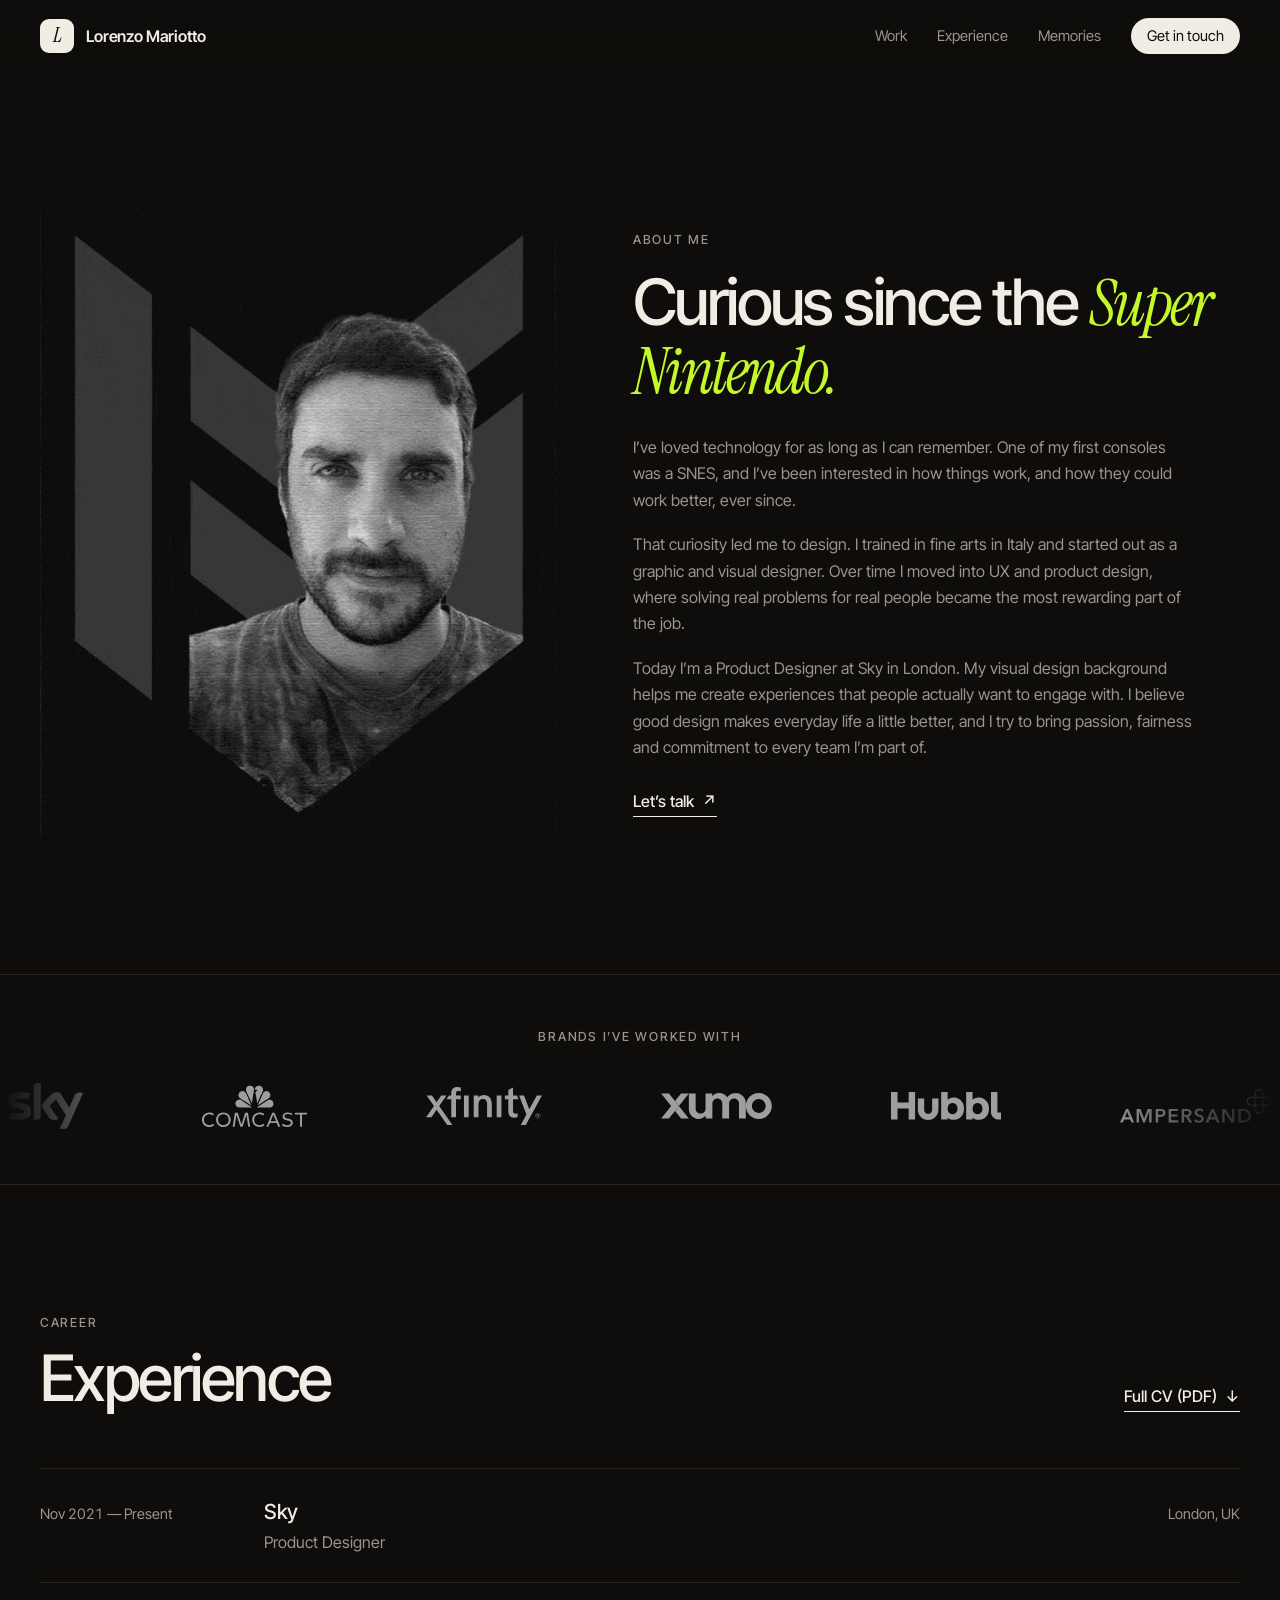
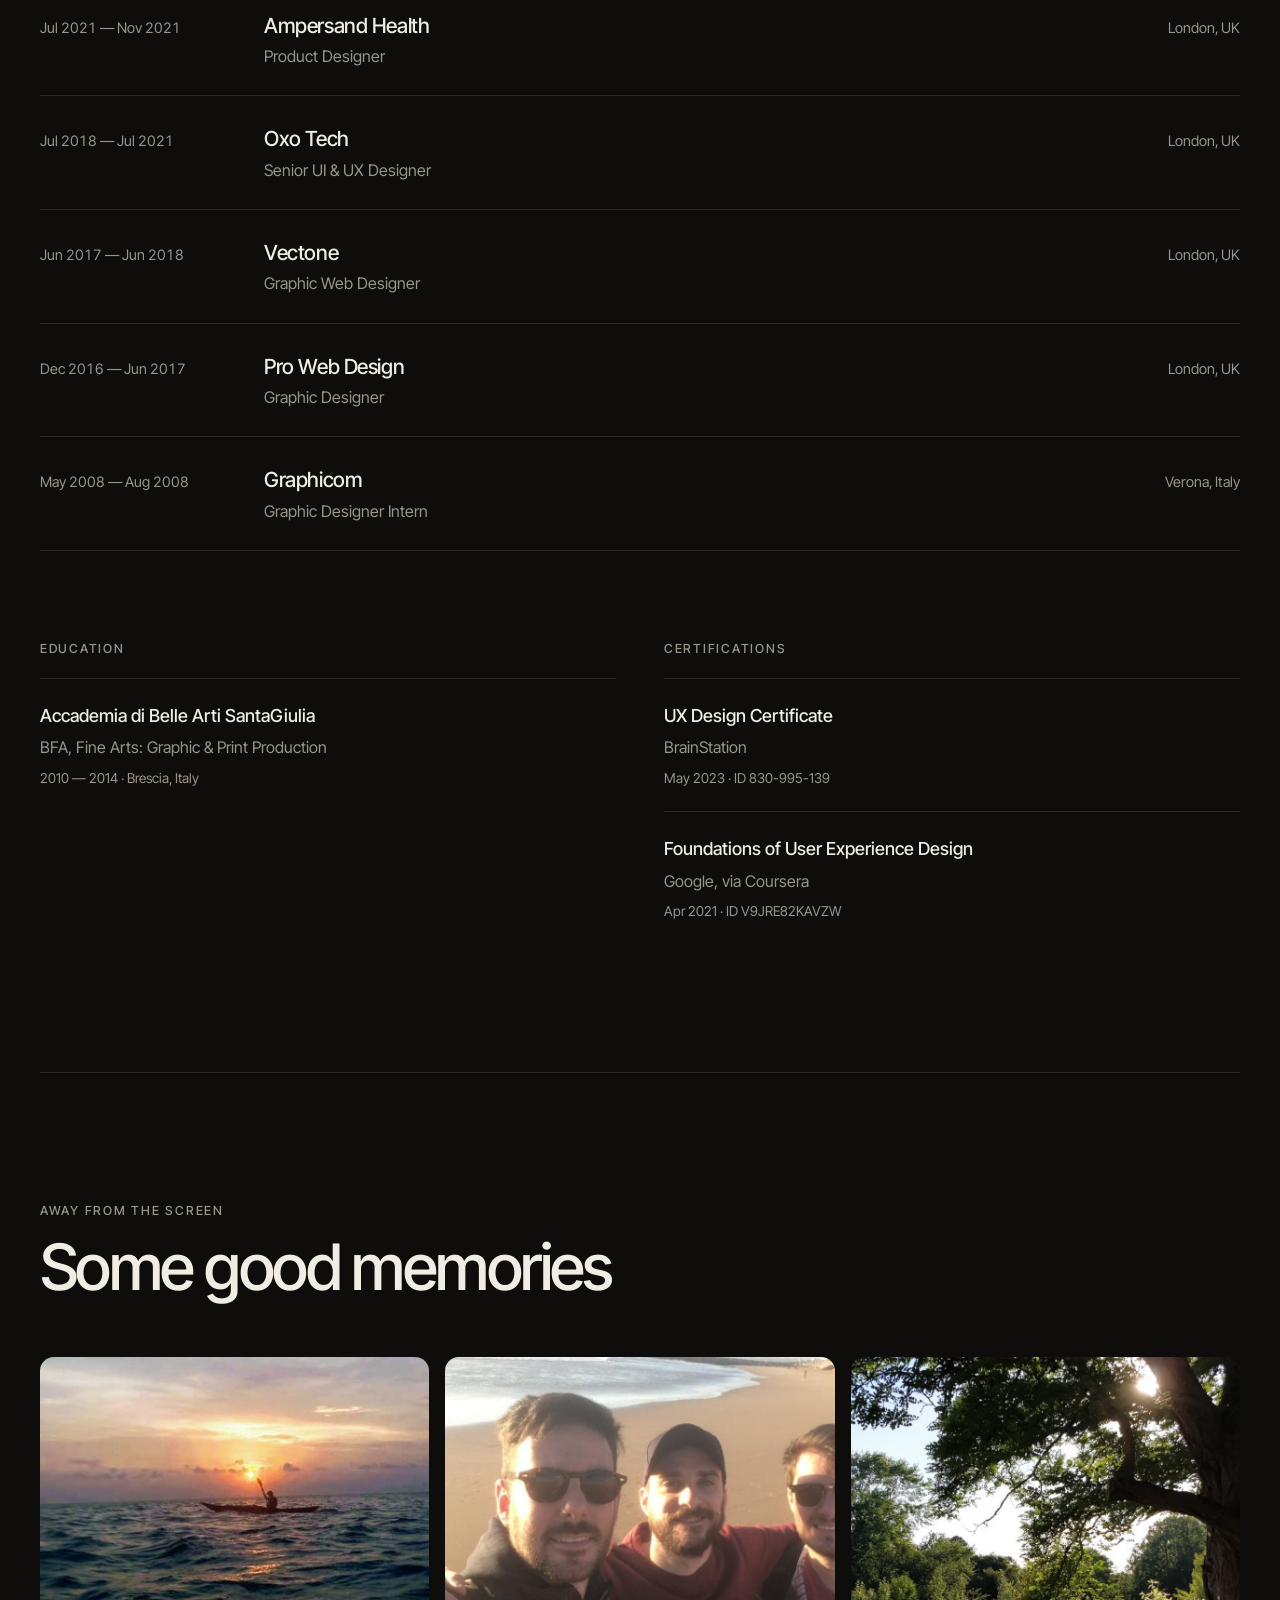
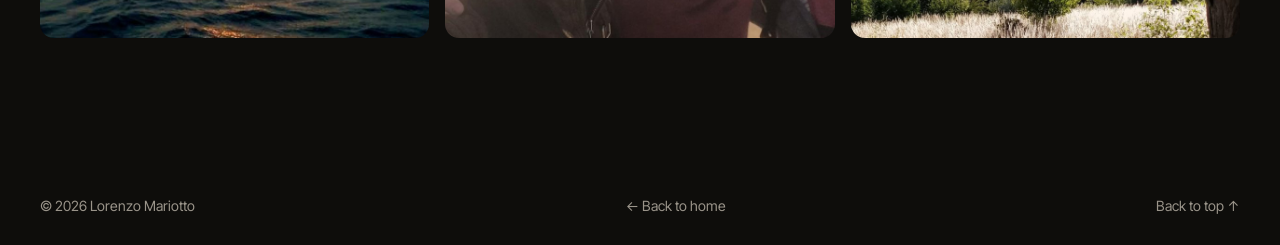
==== commit 21e55396: "Lighten pages: remove hidden work reel, replace 2.8 MB portrait GIF with 0.25 MB looping video Co-Au" ====
--- a/about.html
+++ b/about.html
@@ -42,7 +42,7 @@
     <!-- ABOUT -->
     <section class="section container about" id="about">
       <div class="about-media media reveal">
-        <img src="images/portrait-blend.gif" alt="Portrait of Lorenzo Mariotto" >
+        <video autoplay muted loop playsinline preload="auto" poster="images/portrait-blend-poster.jpg" aria-label="Animated portrait of Lorenzo Mariotto"><source src="videos/portrait-blend.mp4" type="video/mp4"></video>
         <span class="media-fallback" aria-hidden="true">LM</span>
       </div>
       <div class="about-body reveal">
--- a/style.css
+++ b/style.css
@@ -80,18 +80,7 @@
 .text-link:hover { color: var(--accent); background-size: 0 1px; background-position: 100% 100%; }
 .eyebrow { font-size: .78rem; font-weight: 500; letter-spacing: .14em; text-transform: uppercase; color: var(--muted); margin-bottom: 18px; }
 
-/* ---------- Hero work reel (top-right corner) ---------- */
-.hero-reel {
-  position: absolute; top: 0; right: 0; z-index: 0; pointer-events: none;
-  width: min(68vw, 1240px); aspect-ratio: 16 / 9; opacity: .6;
-  -webkit-mask-image: radial-gradient(ellipse 115% 125% at 100% 0%, #000 38%, rgba(0,0,0,.75) 55%, rgba(0,0,0,.3) 72%, transparent 88%);
-          mask-image: radial-gradient(ellipse 115% 125% at 100% 0%, #000 38%, rgba(0,0,0,.75) 55%, rgba(0,0,0,.3) 72%, transparent 88%);
-}
-.hero-reel { overflow: hidden; }
-/* Zoom from the bottom-left so the TV's own clock and logo bar fall outside the frame */
-.hero-reel video { display: block; width: 100%; height: 100%; object-fit: cover; transform: scale(1.16); transform-origin: 0 100%; }
 .hero { position: relative; z-index: 1; }
-@media (max-width: 720px) { .hero-reel { width: 130vw; opacity: .45; } }
 
 /* ---------- Hero ---------- */
 .hero { padding: clamp(56px, 10vw, 120px) 0 clamp(48px, 7vw, 80px); }
@@ -213,7 +202,8 @@
 
 /* ---------- Media + fallback ---------- */
 .media { position: relative; overflow: hidden; border-radius: var(--radius); background: var(--line); margin: 0; }
-.media img { width: 100%; height: 100%; object-fit: cover; transition: transform .8s var(--ease); }
+.media img, .media video { width: 100%; height: 100%; object-fit: cover; transition: transform .8s var(--ease); }
+.media video { display: block; }
 .media-fallback { display: none; }
 .media.is-empty { background: linear-gradient(135deg, #25221d, #181612); }
 .media.is-empty .media-fallback {
@@ -529,6 +519,4 @@
   .js .reveal { opacity: 1; transform: none; }
   .logo-group[aria-hidden="true"] { display: none; }
   .logo-group { flex-wrap: wrap; row-gap: 24px; }
-  .hero-reel video { display: none; }
-  .hero-reel { background: url("images/work-reel-poster.jpg") center / cover; }
-}
+}
